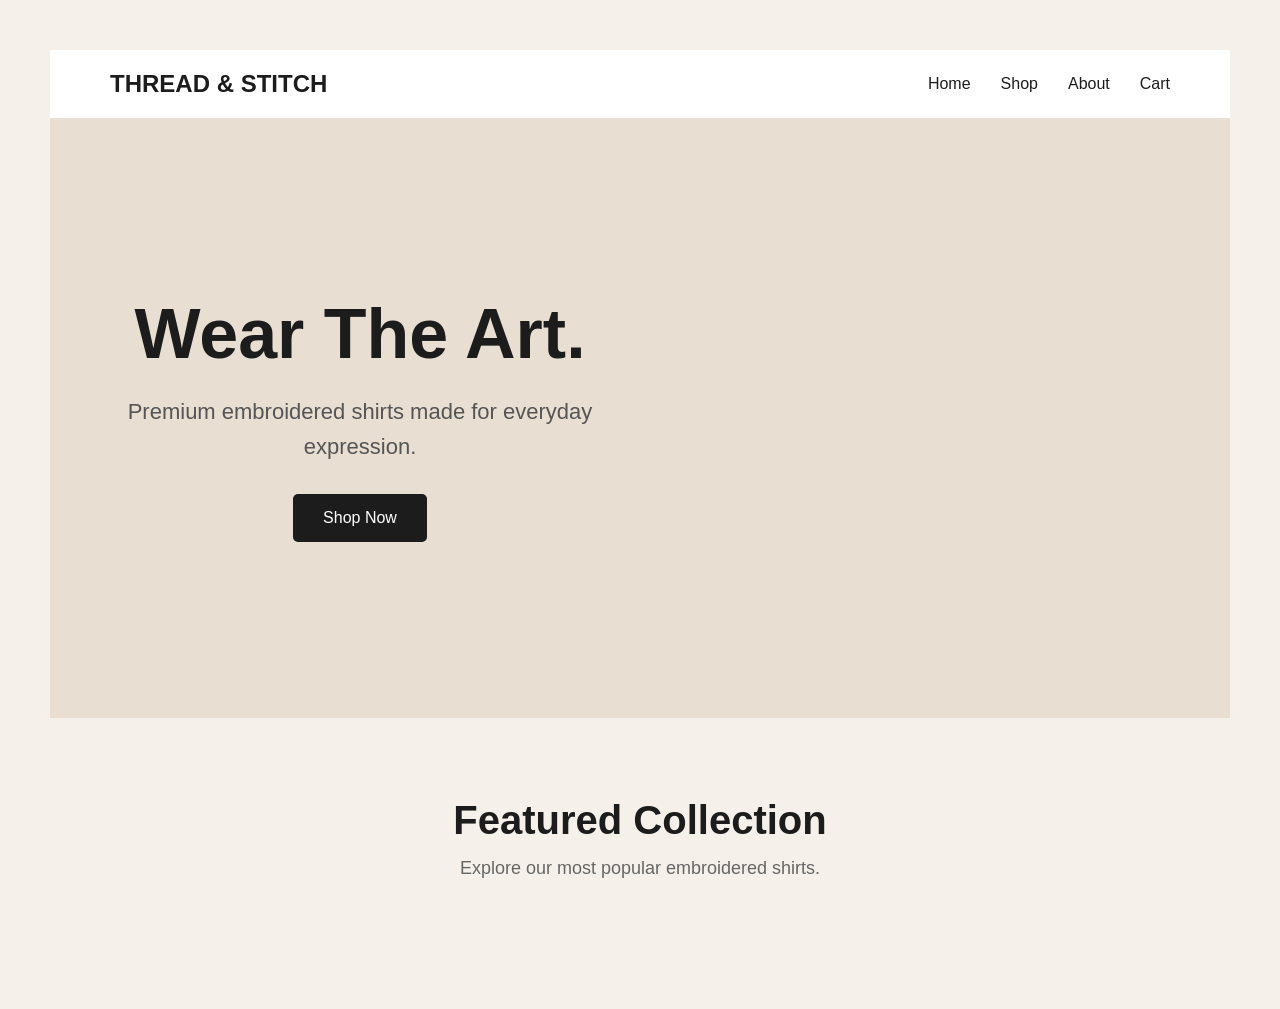
==== index.html @ a8a90332 "Add files via upload" ====
<!DOCTYPE html>
<html lang="en">

<head>
    <meta charset="UTF-8">

    <meta name="viewport" content="width=device-width, initial-scale=1.0">

    <title>Thread & Stitch</title>

    <link rel="stylesheet" href="css/style.css">
</head>

<body>

    <nav class="navbar">

        <div class="logo">
            THREAD & STITCH
        </div>

        <div class="nav-links">

            <a href="index.html">Home</a>

            <a href="shop.html">Shop</a>

            <a href="about.html">About</a>

            <a href="cart.html">Cart</a>

        </div>

    </nav>


    <section class="hero">

        <div class="hero-text">

            <h1>Wear The Art.</h1>

            <p>
                Premium embroidered shirts
                made for everyday expression.
            </p>

            <a href="shop.html" class="shop-button">
                Shop Now
            </a>

        </div>

    </section>


    <section class="featured">

        <h2>Featured Collection</h2>

        <p>
            Explore our most popular embroidered shirts.
        </p>

    </section>

<script src="js/script.js"></script>
</body>

</html>
---- css/style.css ----
body {
    background-color: #f5f1ea;
    font-family: Arial, sans-serif;
    text-align: center;
    padding: 50px;
}

h1 {
    color: #1c1c1c;
    font-size: 50px;
}

p {
    color: #555;
    font-size: 20px;
}
* {
    margin: 0;
    padding: 0;
    box-sizing: border-box;
}


body {
    font-family: Arial, sans-serif;
    background-color: #f5f1ea;
    color: #1c1c1c;
}


/* NAVBAR */

.navbar {
    display: flex;
    justify-content: space-between;
    align-items: center;

    padding: 20px 60px;

    background-color: white;
}


.logo {
    font-size: 24px;
    font-weight: bold;
}


.nav-links {
    display: flex;
    gap: 30px;
}


.nav-links a {
    text-decoration: none;
    color: #1c1c1c;
    font-size: 16px;
}


.nav-links a:hover {
    color: #8b5e3c;
}


/* HERO */

.hero {
    min-height: 600px;

    display: flex;
    align-items: center;

    padding: 60px;

    background-color: #e8ded2;
}


.hero-text {
    max-width: 500px;
}


.hero h1 {
    font-size: 70px;
    margin-bottom: 20px;
}


.hero p {
    font-size: 22px;
    line-height: 1.6;
    margin-bottom: 30px;
}


.shop-button {
    display: inline-block;

    padding: 15px 30px;

    background-color: #1c1c1c;
    color: white;

    text-decoration: none;

    border-radius: 5px;
}


.shop-button:hover {
    background-color: #8b5e3c;
}


/* FEATURED */

.featured {
    text-align: center;
    padding: 80px 20px;
}


.featured h2 {
    font-size: 40px;
    margin-bottom: 15px;
}


.featured p {
    font-size: 18px;
    color: #666;
}
/* SHOP */

.shop {
    padding: 70px 60px;
    text-align: center;
}


.shop h1 {
    font-size: 45px;
    margin-bottom: 10px;
}


.shop > p {
    color: #666;
    margin-bottom: 40px;
}


.products {
    display: flex;
    justify-content: center;
    gap: 30px;
    flex-wrap: wrap;
}


.product-card {
    width: 280px;

    background-color: white;

    padding: 15px;

    border-radius: 10px;

    text-align: left;

    transition: 0.3s;
}


.product-card:hover {
    transform: translateY(-5px);
}


.product-card img {
    width: 100%;
    height: 330px;

    object-fit: cover;

    border-radius: 8px;
}


.product-card h3 {
    margin-top: 15px;
    font-size: 20px;
}


.product-card p {
    margin-top: 8px;
    font-size: 18px;
    font-weight: bold;
}


.product-card button {
    margin-top: 15px;

    padding: 10px 20px;

    background-color: #1c1c1c;

    color: white;

    border: none;

    border-radius: 5px;

    cursor: pointer;
}


.product-card button:hover {
    background-color: #8b5e3c;
}
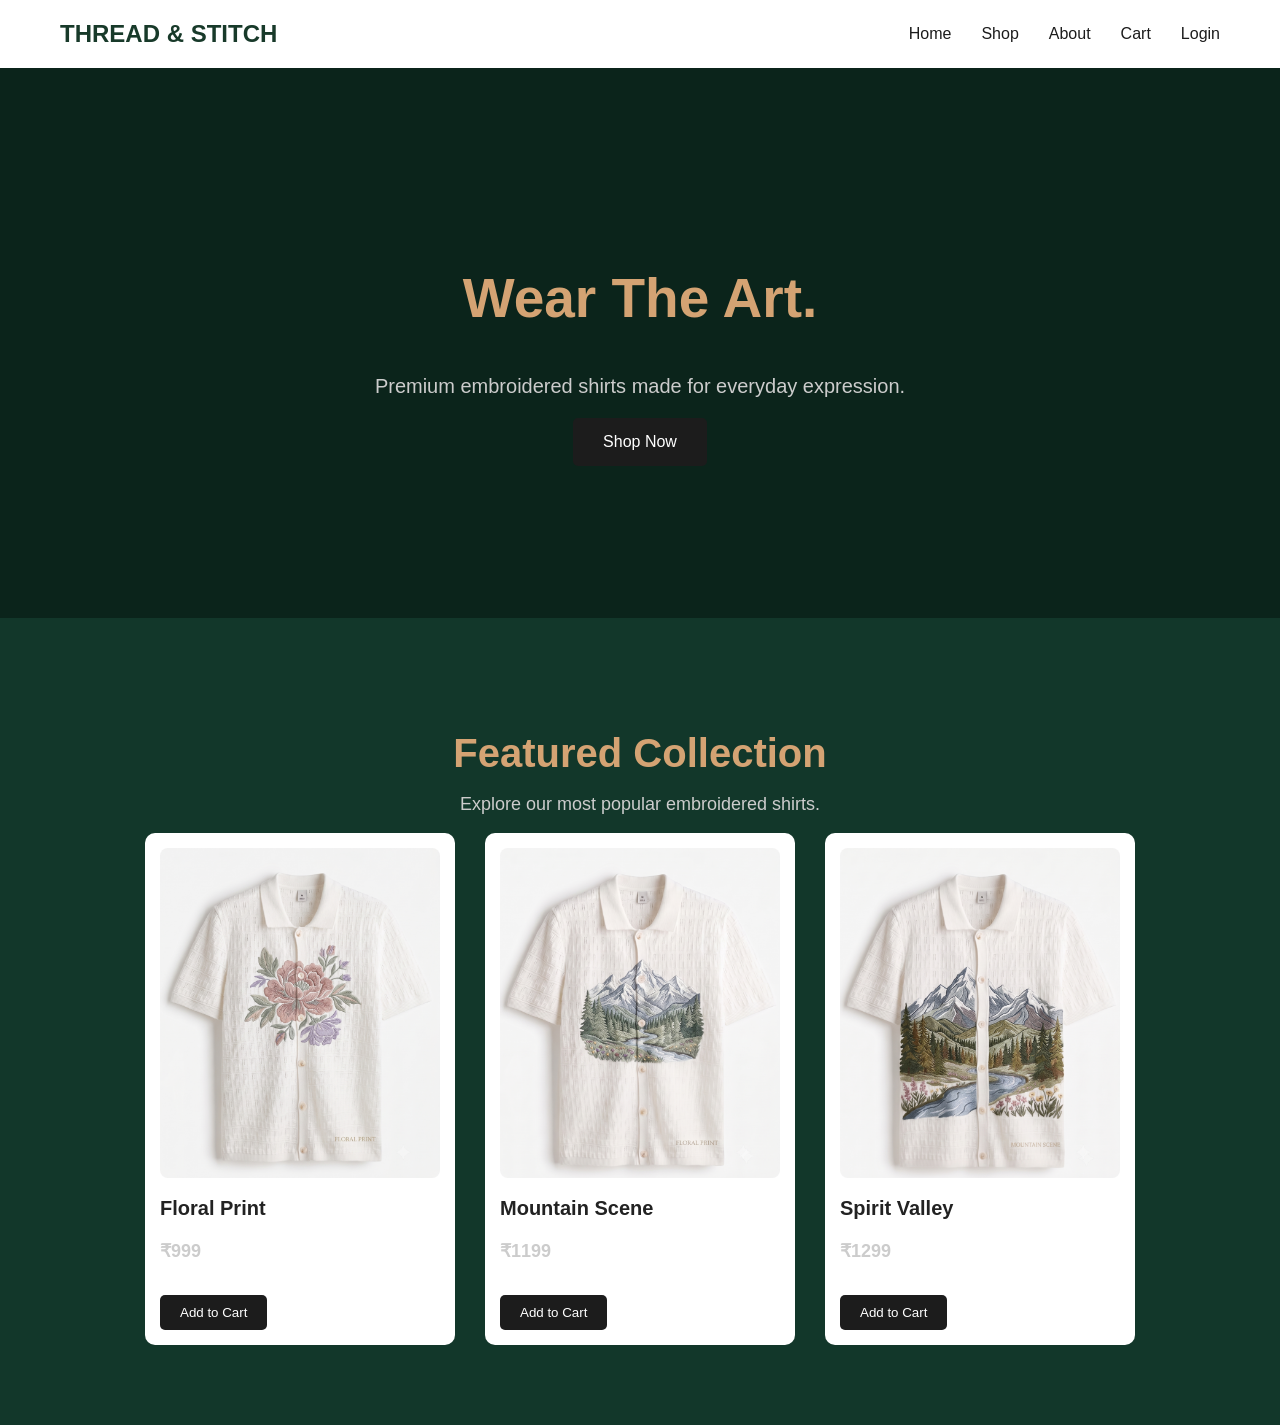
==== commit 39650152: "major changes in every html page and also in javascripts" ====
--- a/index.html
+++ b/index.html
@@ -2,6 +2,7 @@
 <html lang="en">
 
 <head>
+
     <meta charset="UTF-8">
 
     <meta name="viewport" content="width=device-width, initial-scale=1.0">
@@ -9,9 +10,13 @@
     <title>Thread & Stitch</title>
 
     <link rel="stylesheet" href="css/style.css">
+
 </head>
 
+
 <body>
+
+    <!-- NAVBAR -->
 
     <nav class="navbar">
 
@@ -29,10 +34,14 @@
 
             <a href="cart.html">Cart</a>
 
+            <a href="login.html">Login</a>
+
         </div>
 
     </nav>
 
+
+    <!-- HERO SECTION -->
 
     <section class="hero">
 
@@ -41,8 +50,8 @@
             <h1>Wear The Art.</h1>
 
             <p>
-                Premium embroidered shirts
-                made for everyday expression.
+                Premium embroidered shirts made for
+                everyday expression.
             </p>
 
             <a href="shop.html" class="shop-button">
@@ -54,6 +63,8 @@
     </section>
 
 
+    <!-- FEATURED PRODUCTS -->
+
     <section class="featured">
 
         <h2>Featured Collection</h2>
@@ -62,9 +73,60 @@
             Explore our most popular embroidered shirts.
         </p>
 
+
+        <div class="products">
+
+            <div class="product-card">
+
+                <img src="images/shirt1.jpg">
+
+                <h3>Floral Print</h3>
+
+                <p>₹999</p>
+
+                <button onclick="addToCart('Floral Print', 999, 'images/shirt1.jpg')">
+                    Add to Cart
+                </button>
+
+            </div>
+
+
+            <div class="product-card">
+
+                <img src="images/shirt2.jpg">
+
+                <h3>Mountain Scene</h3>
+
+                <p>₹1199</p>
+
+                <button onclick="addToCart('Mountain Scene', 1199, 'images/shirt2.jpg')">
+                    Add to Cart
+                </button>
+
+            </div>
+
+
+            <div class="product-card">
+
+                <img src="images/shirt3.jpg">
+
+                <h3>Spirit Valley</h3>
+
+                <p>₹1299</p>
+
+                <button onclick="addToCart('Spirit Valley', 1299, 'images/shirt3.jpg')">
+                    Add to Cart
+                </button>
+
+            </div>
+
+        </div>
+
     </section>
 
-<script src="js/script.js"></script>
+
+    <script src="js/script.js"></script>
+
 </body>
 
 </html>
--- a/css/style.css
+++ b/css/style.css
@@ -1,227 +1,843 @@
+/* =========================================
+   GENERAL
+========================================= */
+
 body {
-    background-color: #f5f1ea;
+
+    background-color: #12372A;
+
+    color: #eeeeee;
+
     font-family: Arial, sans-serif;
+
+    margin: 0;
+
+}
+
+
+/* =========================================
+   NAVBAR
+========================================= */
+
+.navbar {
+
+    display: flex;
+
+    justify-content: space-between;
+
+    align-items: center;
+
+    padding: 20px 60px;
+
+    background-color: white;
+
+}
+
+
+.logo {
+
+    font-size: 24px;
+
+    font-weight: bold;
+
+    color: #183A2A;
+
+}
+
+
+.nav-links {
+
+    display: flex;
+
+    gap: 30px;
+
+}
+
+
+.nav-links a {
+
+    text-decoration: none;
+
+    color: #1c1c1c;
+
+    font-size: 16px;
+
+}
+
+
+.nav-links a:hover {
+
+    color: #8b5e3c;
+
+}
+
+
+/* =========================================
+   HEADINGS
+========================================= */
+
+h1 {
+
+    color: #d4a373;
+
+    font-size: 45px;
+
+}
+
+
+h2 {
+
+    color: #d4a373;
+
+    font-size: 32px;
+
+}
+
+
+p {
+
+    font-size: 18px;
+
+}
+
+
+/* =========================================
+   HERO
+========================================= */
+
+.hero {
+
+    background-color: #0b241b;
+
+    color: white;
+
+    padding: 100px 50px;
+
     text-align: center;
+
+    min-height: 350px;
+
+    display: flex;
+
+    align-items: center;
+
+    justify-content: center;
+
+}
+
+
+.hero-text {
+
+    max-width: 600px;
+
+}
+
+
+.hero h1 {
+
+    color: #d4a373;
+
+    font-size: 55px;
+
+}
+
+
+.hero p {
+
+    color: #cccccc;
+
+    font-size: 20px;
+
+}
+
+
+/* =========================================
+   BUTTON
+========================================= */
+
+.shop-button {
+
+    display: inline-block;
+
+    padding: 15px 30px;
+
+    background-color: #1c1c1c;
+
+    color: white;
+
+    text-decoration: none;
+
+    border-radius: 5px;
+
+}
+
+
+.shop-button:hover {
+
+    background-color: #8b5e3c;
+
+}
+
+
+/* =========================================
+   FEATURED
+========================================= */
+
+.featured {
+
+    text-align: center;
+
+    padding: 80px 20px;
+
+}
+
+
+.featured h2 {
+
+    font-size: 40px;
+
+    margin-bottom: 15px;
+
+}
+
+
+.featured p {
+
+    color: #cccccc;
+
+}
+
+
+/* =========================================
+   SHOP
+========================================= */
+
+.shop {
+
+    padding: 70px 60px;
+
+    text-align: center;
+
+}
+
+
+.shop h1 {
+
+    font-size: 45px;
+
+    margin-bottom: 10px;
+
+}
+
+
+.shop > p {
+
+    color: #cccccc;
+
+    margin-bottom: 40px;
+
+}
+
+
+/* =========================================
+   PRODUCTS
+========================================= */
+
+.products {
+
+    display: flex;
+
+    justify-content: center;
+
+    gap: 30px;
+
+    flex-wrap: wrap;
+
+}
+
+
+.product-card {
+
+    width: 280px;
+
+    background-color: white;
+
+    color: #222222;
+
+    padding: 15px;
+
+    border-radius: 10px;
+
+    text-align: left;
+
+    transition: 0.3s;
+
+}
+
+
+.product-card:hover {
+
+    transform: translateY(-5px);
+
+}
+
+
+.product-card img {
+
+    width: 100%;
+
+    height: 330px;
+
+    object-fit: cover;
+
+    border-radius: 8px;
+
+}
+
+
+.product-card h3 {
+
+    margin-top: 15px;
+
+    font-size: 20px;
+
+}
+
+
+.product-card p {
+
+    margin-top: 8px;
+
+    font-size: 18px;
+
+    font-weight: bold;
+
+}
+
+
+.product-card button {
+
+    margin-top: 15px;
+
+    padding: 10px 20px;
+
+    background-color: #1c1c1c;
+
+    color: white;
+
+    border: none;
+
+    border-radius: 5px;
+
+    cursor: pointer;
+
+}
+
+
+.product-card button:hover {
+
+    background-color: #8b5e3c;
+
+}
+
+
+/* =========================================
+   ABOUT PAGE
+========================================= */
+
+.about {
+
+    max-width: 1000px;
+
+    margin: auto;
+
+    padding: 70px 30px;
+
+}
+
+
+.about p {
+
+    line-height: 1.7;
+
+}
+
+
+/* =========================================
+   CART
+========================================= */
+
+.cart {
+
+    padding: 70px 60px;
+
+    max-width: 1000px;
+
+    margin: auto;
+
+}
+
+
+.cart-item {
+
+    display: flex;
+
+    align-items: center;
+
+    gap: 25px;
+
+    background-color: white;
+
+    color: #222222;
+
+    padding: 20px;
+
+    margin-bottom: 20px;
+
+    border-radius: 10px;
+
+}
+
+
+.cart-item img {
+
+    width: 120px;
+
+    height: 140px;
+
+    object-fit: cover;
+
+    border-radius: 8px;
+
+}
+
+
+.cart-item button {
+
+    padding: 8px 15px;
+
+    background-color: #8b3a3a;
+
+    color: white;
+
+    border: none;
+
+    border-radius: 5px;
+
+    cursor: pointer;
+
+}
+
+
+.cart-total {
+
+    text-align: right;
+
+    margin-top: 30px;
+
+}
+
+
+/* =========================================
+   LOGIN
+========================================= */
+
+.login-section {
+
+    min-height: 80vh;
+
+    display: flex;
+
+    justify-content: center;
+
+    align-items: center;
+
+}
+
+
+.login-box {
+
+    background-color: white;
+
+    color: #222222;
+
+    width: 350px;
+
+    padding: 35px;
+
+    border-radius: 10px;
+
+}
+
+
+.login-box h1 {
+
+    text-align: center;
+
+}
+
+
+.login-box p {
+
+    text-align: center;
+
+}
+
+
+.login-box label {
+
+    display: block;
+
+    margin-top: 15px;
+
+    margin-bottom: 5px;
+
+}
+
+
+.login-box input {
+
+    width: 100%;
+
+    padding: 12px;
+
+    box-sizing: border-box;
+
+    border: 1px solid #cccccc;
+
+    border-radius: 5px;
+
+}
+
+
+.login-box button {
+
+    width: 100%;
+
+    padding: 12px;
+
+    margin-top: 20px;
+
+    background-color: #183A2A;
+
+    color: white;
+
+    border: none;
+
+    border-radius: 5px;
+
+    cursor: pointer;
+
+}
+
+
+.guest-button {
+
+    background-color: #8b5e3c !important;
+
+}
+
+
+.or {
+
+    margin-top: 20px;
+
+}
+
+
+/* =========================================
+   BILLING
+========================================= */
+
+.billing {
+
+    padding: 60px;
+
+}
+
+
+.billing > h1 {
+
+    text-align: center;
+
+}
+
+
+.billing-container {
+
+    display: flex;
+
+    justify-content: center;
+
+    gap: 40px;
+
+    max-width: 1100px;
+
+    margin: auto;
+
+}
+
+
+.billing-form {
+
+    background-color: white;
+
+    color: #222222;
+
+    padding: 30px;
+
+    width: 500px;
+
+    border-radius: 10px;
+
+}
+
+
+.billing-form label {
+
+    display: block;
+
+    margin-top: 15px;
+
+    margin-bottom: 5px;
+
+}
+
+
+.billing-form input[type="text"],
+
+.billing-form input[type="email"],
+
+.billing-form input[type="tel"],
+
+.billing-form textarea {
+
+    width: 100%;
+
+    padding: 12px;
+
+    box-sizing: border-box;
+
+    border: 1px solid #cccccc;
+
+    border-radius: 5px;
+
+}
+
+
+.billing-form textarea {
+
+    height: 100px;
+
+}
+
+
+.payment-option label {
+
+    display: block;
+
+    margin: 15px 0;
+
+}
+
+
+.billing-form button {
+
+    width: 100%;
+
+    padding: 15px;
+
+    background-color: #183A2A;
+
+    color: white;
+
+    border: none;
+
+    border-radius: 5px;
+
+    cursor: pointer;
+
+    margin-top: 20px;
+
+}
+
+
+.billing-form button:hover {
+
+    background-color: #8b5e3c;
+
+}
+
+
+/* =========================================
+   QR CODE
+========================================= */
+
+#qr-section {
+
+    text-align: center;
+
+    margin-top: 20px;
+
+}
+
+
+.qr-code {
+
+    width: 200px;
+
+    height: 200px;
+
+}
+
+
+/* =========================================
+   ORDER SUMMARY
+========================================= */
+
+.order-summary {
+
+    background-color: white;
+
+    color: #222222;
+
+    padding: 30px;
+
+    width: 300px;
+
+    height: fit-content;
+
+    border-radius: 10px;
+
+}
+
+
+/* =========================================
+   THANK YOU
+========================================= */
+
+.thank-you {
+
+    min-height: 80vh;
+
+    display: flex;
+
+    justify-content: center;
+
+    align-items: center;
+
+}
+
+
+.thank-you-box {
+
+    background-color: white;
+
+    color: #222222;
+
+    text-align: center;
+
     padding: 50px;
-}
-
-h1 {
-    color: #1c1c1c;
-    font-size: 50px;
-}
-
-p {
-    color: #555;
-    font-size: 20px;
-}
-* {
-    margin: 0;
-    padding: 0;
-    box-sizing: border-box;
-}
-
-
-body {
-    font-family: Arial, sans-serif;
-    background-color: #f5f1ea;
-    color: #1c1c1c;
-}
-
-
-/* NAVBAR */
-
-.navbar {
-    display: flex;
-    justify-content: space-between;
-    align-items: center;
-
-    padding: 20px 60px;
-
-    background-color: white;
-}
-
-
-.logo {
-    font-size: 24px;
-    font-weight: bold;
-}
-
-
-.nav-links {
-    display: flex;
-    gap: 30px;
-}
-
-
-.nav-links a {
-    text-decoration: none;
-    color: #1c1c1c;
-    font-size: 16px;
-}
-
-
-.nav-links a:hover {
-    color: #8b5e3c;
-}
-
-
-/* HERO */
-
-.hero {
-    min-height: 600px;
-
-    display: flex;
-    align-items: center;
-
-    padding: 60px;
-
-    background-color: #e8ded2;
-}
-
-
-.hero-text {
-    max-width: 500px;
-}
-
-
-.hero h1 {
-    font-size: 70px;
-    margin-bottom: 20px;
-}
-
-
-.hero p {
-    font-size: 22px;
-    line-height: 1.6;
-    margin-bottom: 30px;
-}
-
-
-.shop-button {
-    display: inline-block;
-
-    padding: 15px 30px;
-
-    background-color: #1c1c1c;
-    color: white;
-
-    text-decoration: none;
-
-    border-radius: 5px;
-}
-
-
-.shop-button:hover {
-    background-color: #8b5e3c;
-}
-
-
-/* FEATURED */
-
-.featured {
-    text-align: center;
-    padding: 80px 20px;
-}
-
-
-.featured h2 {
-    font-size: 40px;
-    margin-bottom: 15px;
-}
-
-
-.featured p {
-    font-size: 18px;
-    color: #666;
-}
-/* SHOP */
-
-.shop {
-    padding: 70px 60px;
-    text-align: center;
-}
-
-
-.shop h1 {
-    font-size: 45px;
-    margin-bottom: 10px;
-}
-
-
-.shop > p {
-    color: #666;
-    margin-bottom: 40px;
-}
-
-
-.products {
-    display: flex;
-    justify-content: center;
-    gap: 30px;
-    flex-wrap: wrap;
-}
-
-
-.product-card {
-    width: 280px;
-
-    background-color: white;
-
-    padding: 15px;
 
     border-radius: 10px;
 
-    text-align: left;
-
-    transition: 0.3s;
-}
-
-
-.product-card:hover {
-    transform: translateY(-5px);
-}
-
-
-.product-card img {
-    width: 100%;
-    height: 330px;
-
-    object-fit: cover;
-
-    border-radius: 8px;
-}
-
-
-.product-card h3 {
-    margin-top: 15px;
-    font-size: 20px;
-}
-
-
-.product-card p {
-    margin-top: 8px;
-    font-size: 18px;
-    font-weight: bold;
-}
-
-
-.product-card button {
-    margin-top: 15px;
-
-    padding: 10px 20px;
-
-    background-color: #1c1c1c;
-
-    color: white;
-
-    border: none;
-
-    border-radius: 5px;
-
-    cursor: pointer;
-}
-
-
-.product-card button:hover {
-    background-color: #8b5e3c;
+}
+
+
+.thank-you-box h1 {
+
+    color: #183A2A;
+
+}
+
+
+/* =========================================
+   MOBILE
+========================================= */
+
+@media (max-width: 768px) {
+
+    .navbar {
+
+        padding: 20px;
+
+        flex-direction: column;
+
+        gap: 20px;
+
+    }
+
+
+    .nav-links {
+
+        gap: 15px;
+
+        flex-wrap: wrap;
+
+        justify-content: center;
+
+    }
+
+
+    .hero {
+
+        padding: 70px 20px;
+
+    }
+
+
+    .hero h1 {
+
+        font-size: 40px;
+
+    }
+
+
+    .shop {
+
+        padding: 50px 20px;
+
+    }
+
+
+    .billing {
+
+        padding: 30px 15px;
+
+    }
+
+
+    .billing-container {
+
+        flex-direction: column;
+
+        align-items: center;
+
+    }
+
+
+    .billing-form,
+
+    .order-summary {
+
+        width: 90%;
+
+    }
+
+
+    .cart {
+
+        padding: 40px 20px;
+
+    }
+
+
+    .cart-item {
+
+        flex-direction: column;
+
+        text-align: center;
+
+    }
+
 }
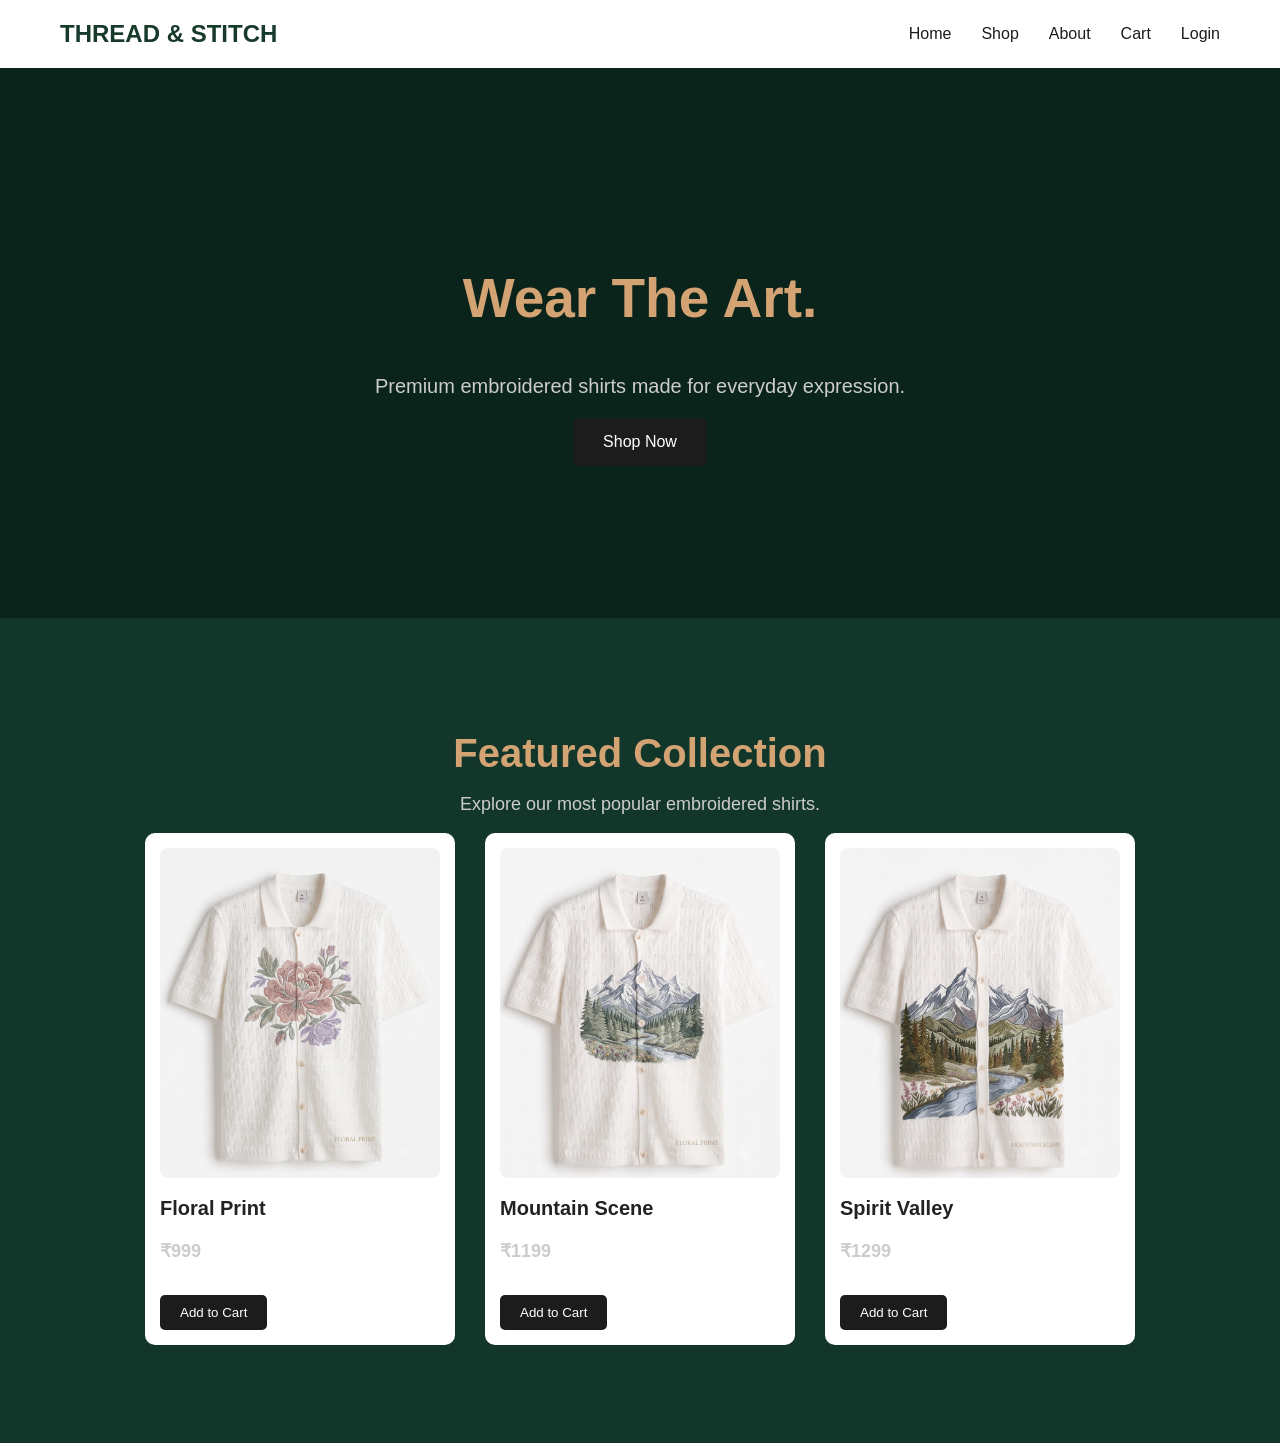
==== commit 75924df4: "updated user login display" ====
--- a/index.html
+++ b/index.html
@@ -123,7 +123,7 @@
         </div>
 
     </section>
-
+    <p id="user-status"></p>
 
     <script src="js/script.js"></script>
 
--- a/css/style.css
+++ b/css/style.css
@@ -442,7 +442,306 @@
    LOGIN
 ========================================= */
 
-.login-section {
+/* LOGIN PAGE */
+
+.login-page {
+    min-height: 85vh;
+    display: flex;
+    justify-content: center;
+    align-items: center;
+    background-color: #183A2A;
+    padding: 50px 20px;
+}
+
+.login-box {
+    width: 400px;
+    background-color: #ffffff;
+    padding: 40px;
+    border-radius: 15px;
+    box-shadow: 0 10px 30px rgba(0,0,0,0.3);
+}
+
+.login-box h1 {
+    text-align: center;
+    color: #183A2A;
+    font-size: 32px;
+    margin-bottom: 10px;
+}
+
+.login-box p {
+    text-align: center;
+    color: #666;
+    font-size: 15px;
+    margin-bottom: 30px;
+}
+
+.input-group {
+    margin-bottom: 20px;
+}
+
+.input-group label {
+    display: block;
+    margin-bottom: 8px;
+    font-size: 15px;
+    font-weight: bold;
+    color: #183A2A;
+}
+
+.input-group input {
+    width: 100%;
+    padding: 14px;
+    box-sizing: border-box;
+
+    border: 2px solid #dddddd;
+    border-radius: 8px;
+
+    font-size: 16px;
+    outline: none;
+
+    transition: 0.3s;
+}
+
+.input-group input:focus {
+    border-color: #183A2A;
+    box-shadow: 0 0 8px rgba(24,58,42,0.2);
+}
+
+.login-button {
+    width: 100%;
+    padding: 14px;
+
+    background-color: #183A2A;
+    color: white;
+
+    border: none;
+    border-radius: 8px;
+
+    font-size: 17px;
+    font-weight: bold;
+
+    cursor: pointer;
+    transition: 0.3s;
+}
+
+.login-button:hover {
+    background-color: #24563f;
+    transform: translateY(-2px);
+}
+
+.guest-button {
+    width: 100%;
+    padding: 14px;
+
+    margin-top: 12px;
+
+    background-color: transparent;
+    color: #183A2A;
+
+    border: 2px solid #183A2A;
+    border-radius: 8px;
+
+    font-size: 16px;
+    font-weight: bold;
+
+    cursor: pointer;
+    transition: 0.3s;
+}
+
+.guest-button:hover {
+    background-color: #183A2A;
+    color: white;
+}
+
+.login-divider {
+    display: flex;
+    align-items: center;
+    gap: 10px;
+
+    margin: 25px 0;
+
+    color: #999;
+}
+
+.login-divider::before,
+.login-divider::after {
+    content: "";
+    flex: 1;
+    height: 1px;
+    background-color: #dddddd;
+}
+
+.login-footer {
+    text-align: center;
+    margin-top: 20px;
+    font-size: 14px;
+    color: #777;
+}
+
+
+/* =========================================
+   BILLING
+========================================= */
+
+.billing {
+
+    padding: 60px;
+
+}
+
+
+.billing > h1 {
+
+    text-align: center;
+
+}
+
+
+.billing-container {
+
+    display: flex;
+
+    justify-content: center;
+
+    gap: 40px;
+
+    max-width: 1100px;
+
+    margin: auto;
+
+}
+
+
+.billing-form {
+
+    background-color: white;
+
+    color: #222222;
+
+    padding: 30px;
+
+    width: 500px;
+
+    border-radius: 10px;
+
+}
+
+
+.billing-form label {
+
+    display: block;
+
+    margin-top: 15px;
+
+    margin-bottom: 5px;
+
+}
+
+
+.billing-form input[type="text"],
+
+.billing-form input[type="email"],
+
+.billing-form input[type="tel"],
+
+.billing-form textarea {
+
+    width: 100%;
+
+    padding: 12px;
+
+    box-sizing: border-box;
+
+    border: 1px solid #cccccc;
+
+    border-radius: 5px;
+
+}
+
+
+.billing-form textarea {
+
+    height: 100px;
+
+}
+
+
+.billing-form button {
+
+    width: 100%;
+
+    padding: 15px;
+
+    background-color: #183A2A;
+
+    color: white;
+
+    border: none;
+
+    border-radius: 5px;
+
+    cursor: pointer;
+
+    margin-top: 20px;
+
+}
+
+
+.billing-form button:hover {
+
+    background-color: #8b5e3c;
+
+}
+
+
+/* =========================================
+   QR CODE
+========================================= */
+
+#qr-section {
+
+    text-align: center;
+
+    margin-top: 20px;
+
+}
+
+.qr-code {
+    width: 180px;
+    height: 180px;
+
+    object-fit: contain;
+
+    display: block;
+    margin: 15px auto;
+}
+
+
+/* =========================================
+   ORDER SUMMARY
+========================================= */
+
+.order-summary {
+
+    background-color: white;
+
+    color: #222222;
+
+    padding: 30px;
+
+    width: 300px;
+
+    height: fit-content;
+
+    border-radius: 10px;
+
+}
+
+
+/* =========================================
+   THANK YOU
+========================================= */
+
+.thank-you {
 
     min-height: 80vh;
 
@@ -455,389 +754,218 @@
 }
 
 
-.login-box {
+.thank-you-box {
 
     background-color: white;
 
     color: #222222;
 
+    text-align: center;
+
+    padding: 50px;
+
+    border-radius: 10px;
+
+}
+
+
+.thank-you-box h1 {
+
+    color: #183A2A;
+
+}
+
+
+/* =========================================
+   MOBILE
+========================================= */
+
+@media (max-width: 768px) {
+
+    .navbar {
+
+        padding: 20px;
+
+        flex-direction: column;
+
+        gap: 20px;
+
+    }
+
+
+    .nav-links {
+
+        gap: 15px;
+
+        flex-wrap: wrap;
+
+        justify-content: center;
+
+    }
+
+
+    .hero {
+
+        padding: 70px 20px;
+
+    }
+
+
+    .hero h1 {
+
+        font-size: 40px;
+
+    }
+
+
+    .shop {
+
+        padding: 50px 20px;
+
+    }
+
+
+    .billing {
+
+        padding: 30px 15px;
+
+    }
+
+
+    .billing-container {
+
+        flex-direction: column;
+
+        align-items: center;
+
+    }
+
+
+    .billing-form,
+
+    .order-summary {
+
+        width: 90%;
+
+    }
+
+
+    .cart {
+
+        padding: 40px 20px;
+
+    }
+
+
+    .cart-item {
+
+        flex-direction: column;
+
+        text-align: center;
+
+    }
+
+}
+.payment-box {
     width: 350px;
 
-    padding: 35px;
-
-    border-radius: 10px;
-
-}
-
-
-.login-box h1 {
+    margin: 30px auto;
+
+    padding: 25px;
+
+    background-color: white;
+
+    border-radius: 12px;
 
     text-align: center;
 
-}
-
-
-.login-box p {
-
-    text-align: center;
-
-}
-
-
-.login-box label {
-
-    display: block;
-
-    margin-top: 15px;
-
-    margin-bottom: 5px;
-
-}
-
-
-.login-box input {
-
+    box-shadow: 0 5px 20px rgba(0,0,0,0.15);
+}
+
+.payment-box h2 {
+    color: #183A2A;
+    font-size: 25px;
+}
+
+.payment-box p {
+    color: #666;
+    font-size: 15px;
+}
+
+.payment-note {
+    font-weight: bold;
+    color: #183A2A !important;
+}
+.payment-method {
+    width: 350px;
+
+    margin: 30px auto;
+
+    padding: 25px;
+
+    background-color: white;
+
+    border-radius: 12px;
+
+    box-shadow: 0 5px 20px rgba(0,0,0,0.15);
+}
+
+.payment-method h2 {
+    color: #183A2A;
+
+    margin-bottom: 20px;
+}
+
+.payment-method label {
+    font-size: 16px;
+
+    color: #333;
+
+    cursor: pointer;
+}
+
+.payment-method input {
+    margin-right: 10px;
+}
+/* =========================================
+   COUPON SECTION
+========================================= */
+
+.coupon-section {
+    margin-top: 25px;
+    padding-top: 15px;
+    border-top: 1px solid #dddddd;
+}
+
+.coupon-section h3 {
+    color: #183A2A;
+    font-size: 18px;
+}
+
+.coupon-section input {
     width: 100%;
-
     padding: 12px;
-
     box-sizing: border-box;
-
     border: 1px solid #cccccc;
-
-    border-radius: 5px;
-
-}
-
-
-.login-box button {
-
+    border-radius: 6px;
+    margin-bottom: 10px;
+}
+
+.coupon-section button {
     width: 100%;
-
-    padding: 12px;
-
-    margin-top: 20px;
-
+    padding: 10px;
     background-color: #183A2A;
-
     color: white;
-
     border: none;
-
-    border-radius: 5px;
-
+    border-radius: 6px;
     cursor: pointer;
-
-}
-
-
-.guest-button {
-
-    background-color: #8b5e3c !important;
-
-}
-
-
-.or {
-
-    margin-top: 20px;
-
-}
-
-
-/* =========================================
-   BILLING
-========================================= */
-
-.billing {
-
-    padding: 60px;
-
-}
-
-
-.billing > h1 {
-
-    text-align: center;
-
-}
-
-
-.billing-container {
-
-    display: flex;
-
-    justify-content: center;
-
-    gap: 40px;
-
-    max-width: 1100px;
-
-    margin: auto;
-
-}
-
-
-.billing-form {
-
-    background-color: white;
-
-    color: #222222;
-
-    padding: 30px;
-
-    width: 500px;
-
-    border-radius: 10px;
-
-}
-
-
-.billing-form label {
-
-    display: block;
-
-    margin-top: 15px;
-
-    margin-bottom: 5px;
-
-}
-
-
-.billing-form input[type="text"],
-
-.billing-form input[type="email"],
-
-.billing-form input[type="tel"],
-
-.billing-form textarea {
-
-    width: 100%;
-
-    padding: 12px;
-
-    box-sizing: border-box;
-
-    border: 1px solid #cccccc;
-
-    border-radius: 5px;
-
-}
-
-
-.billing-form textarea {
-
-    height: 100px;
-
-}
-
-
-.payment-option label {
-
-    display: block;
-
-    margin: 15px 0;
-
-}
-
-
-.billing-form button {
-
-    width: 100%;
-
-    padding: 15px;
-
-    background-color: #183A2A;
-
-    color: white;
-
-    border: none;
-
-    border-radius: 5px;
-
-    cursor: pointer;
-
-    margin-top: 20px;
-
-}
-
-
-.billing-form button:hover {
-
+}
+
+.coupon-section button:hover {
     background-color: #8b5e3c;
-
-}
-
-
-/* =========================================
-   QR CODE
-========================================= */
-
-#qr-section {
-
-    text-align: center;
-
-    margin-top: 20px;
-
-}
-
-
-.qr-code {
-
-    width: 200px;
-
-    height: 200px;
-
-}
-
-
-/* =========================================
-   ORDER SUMMARY
-========================================= */
-
-.order-summary {
-
-    background-color: white;
-
-    color: #222222;
-
-    padding: 30px;
-
-    width: 300px;
-
-    height: fit-content;
-
-    border-radius: 10px;
-
-}
-
-
-/* =========================================
-   THANK YOU
-========================================= */
-
-.thank-you {
-
-    min-height: 80vh;
-
-    display: flex;
-
-    justify-content: center;
-
-    align-items: center;
-
-}
-
-
-.thank-you-box {
-
-    background-color: white;
-
-    color: #222222;
-
-    text-align: center;
-
-    padding: 50px;
-
-    border-radius: 10px;
-
-}
-
-
-.thank-you-box h1 {
-
-    color: #183A2A;
-
-}
-
-
-/* =========================================
-   MOBILE
-========================================= */
-
-@media (max-width: 768px) {
-
-    .navbar {
-
-        padding: 20px;
-
-        flex-direction: column;
-
-        gap: 20px;
-
-    }
-
-
-    .nav-links {
-
-        gap: 15px;
-
-        flex-wrap: wrap;
-
-        justify-content: center;
-
-    }
-
-
-    .hero {
-
-        padding: 70px 20px;
-
-    }
-
-
-    .hero h1 {
-
-        font-size: 40px;
-
-    }
-
-
-    .shop {
-
-        padding: 50px 20px;
-
-    }
-
-
-    .billing {
-
-        padding: 30px 15px;
-
-    }
-
-
-    .billing-container {
-
-        flex-direction: column;
-
-        align-items: center;
-
-    }
-
-
-    .billing-form,
-
-    .order-summary {
-
-        width: 90%;
-
-    }
-
-
-    .cart {
-
-        padding: 40px 20px;
-
-    }
-
-
-    .cart-item {
-
-        flex-direction: column;
-
-        text-align: center;
-
-    }
-
+}
+
+#coupon-message {
+    font-size: 14px;
+    margin-top: 10px;
 }
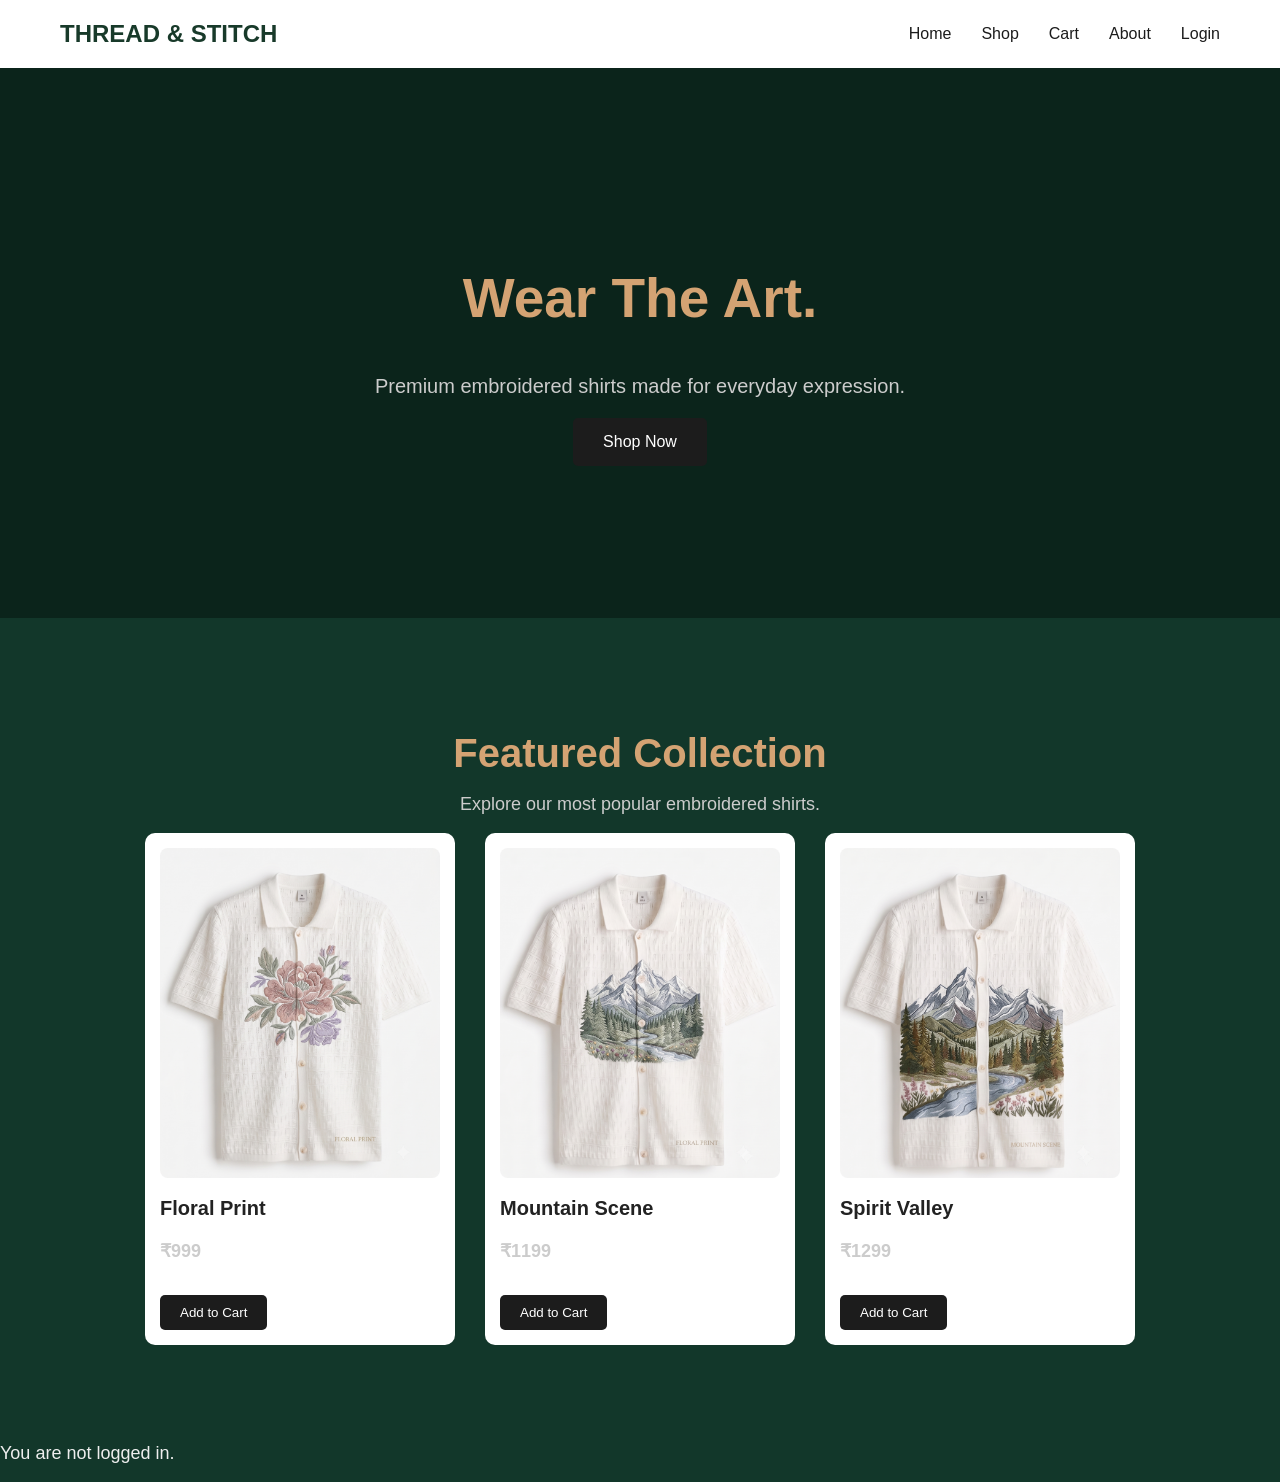
==== commit a4bd227a: "Updated index.html" ====
--- a/index.html
+++ b/index.html
@@ -30,9 +30,9 @@
 
             <a href="shop.html">Shop</a>
 
+            <a href="cart.html">Cart</a>
+
             <a href="about.html">About</a>
-
-            <a href="cart.html">Cart</a>
 
             <a href="login.html">Login</a>
 
